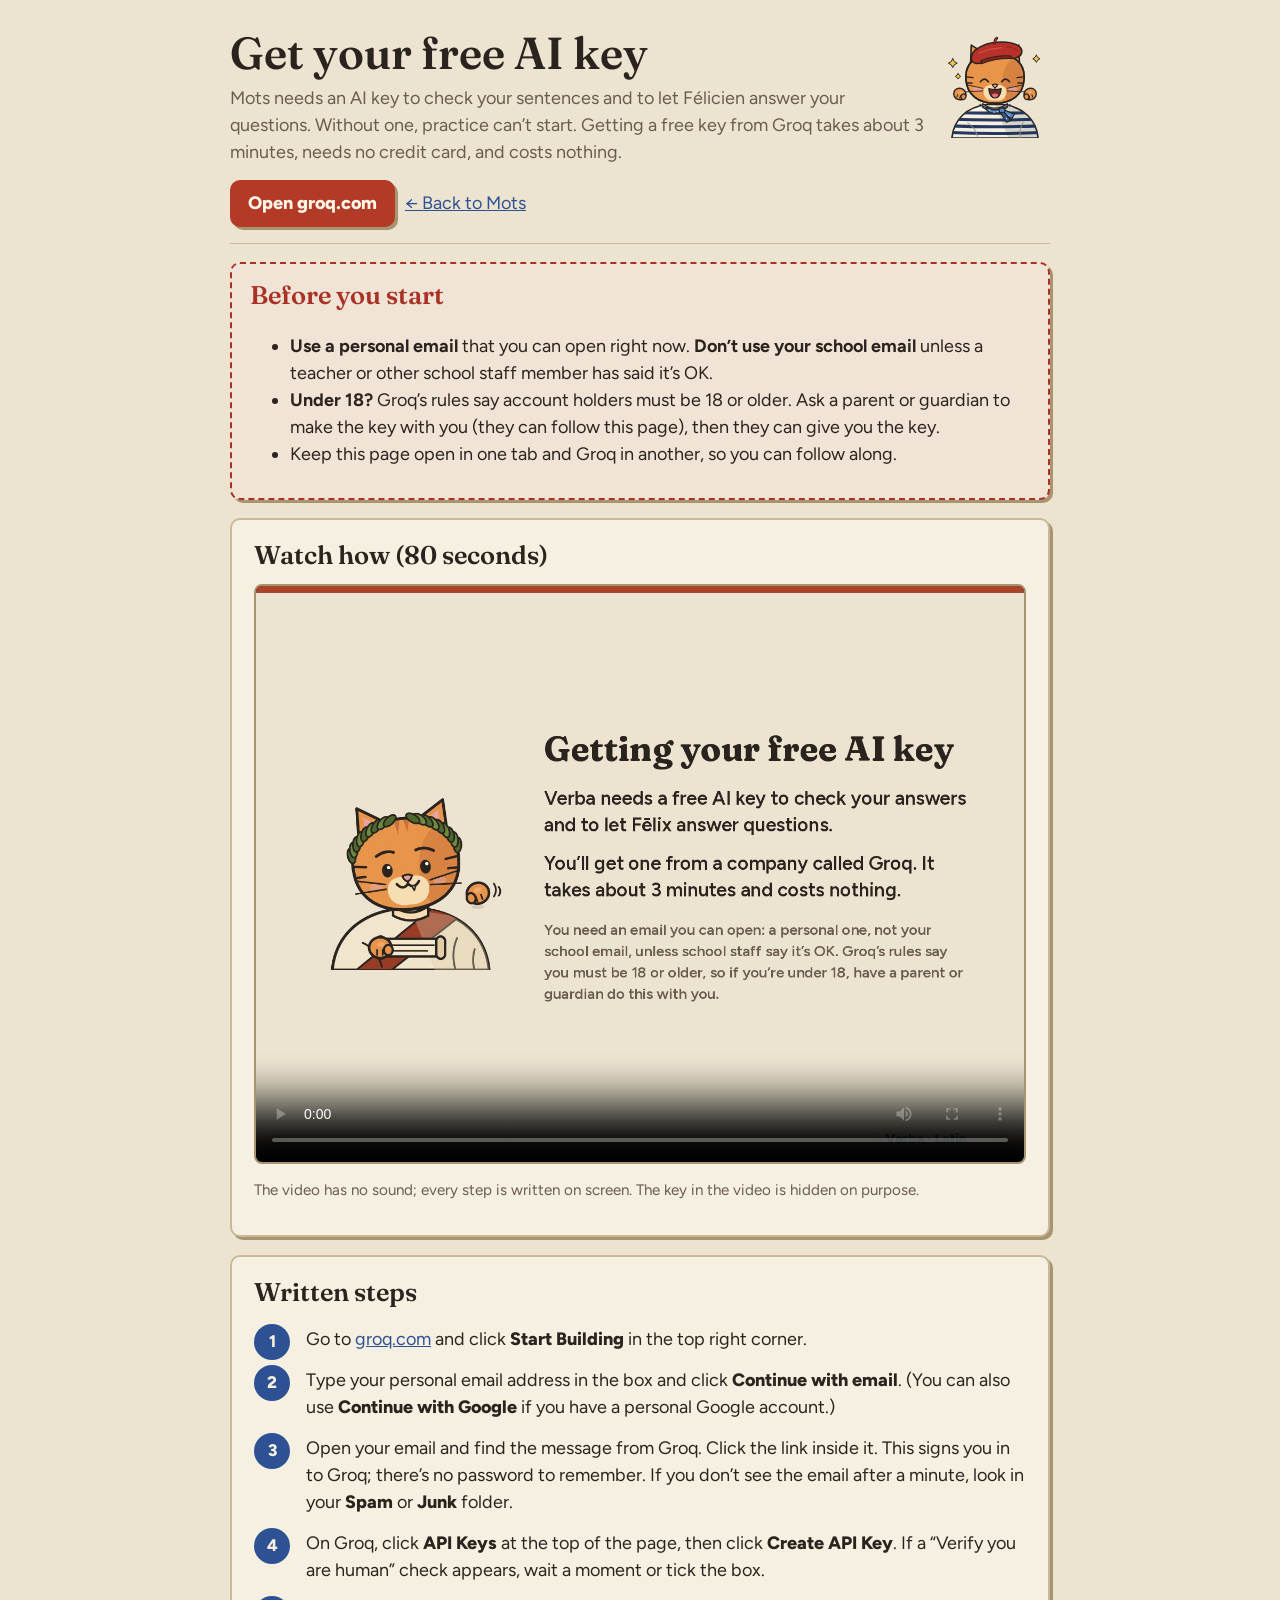
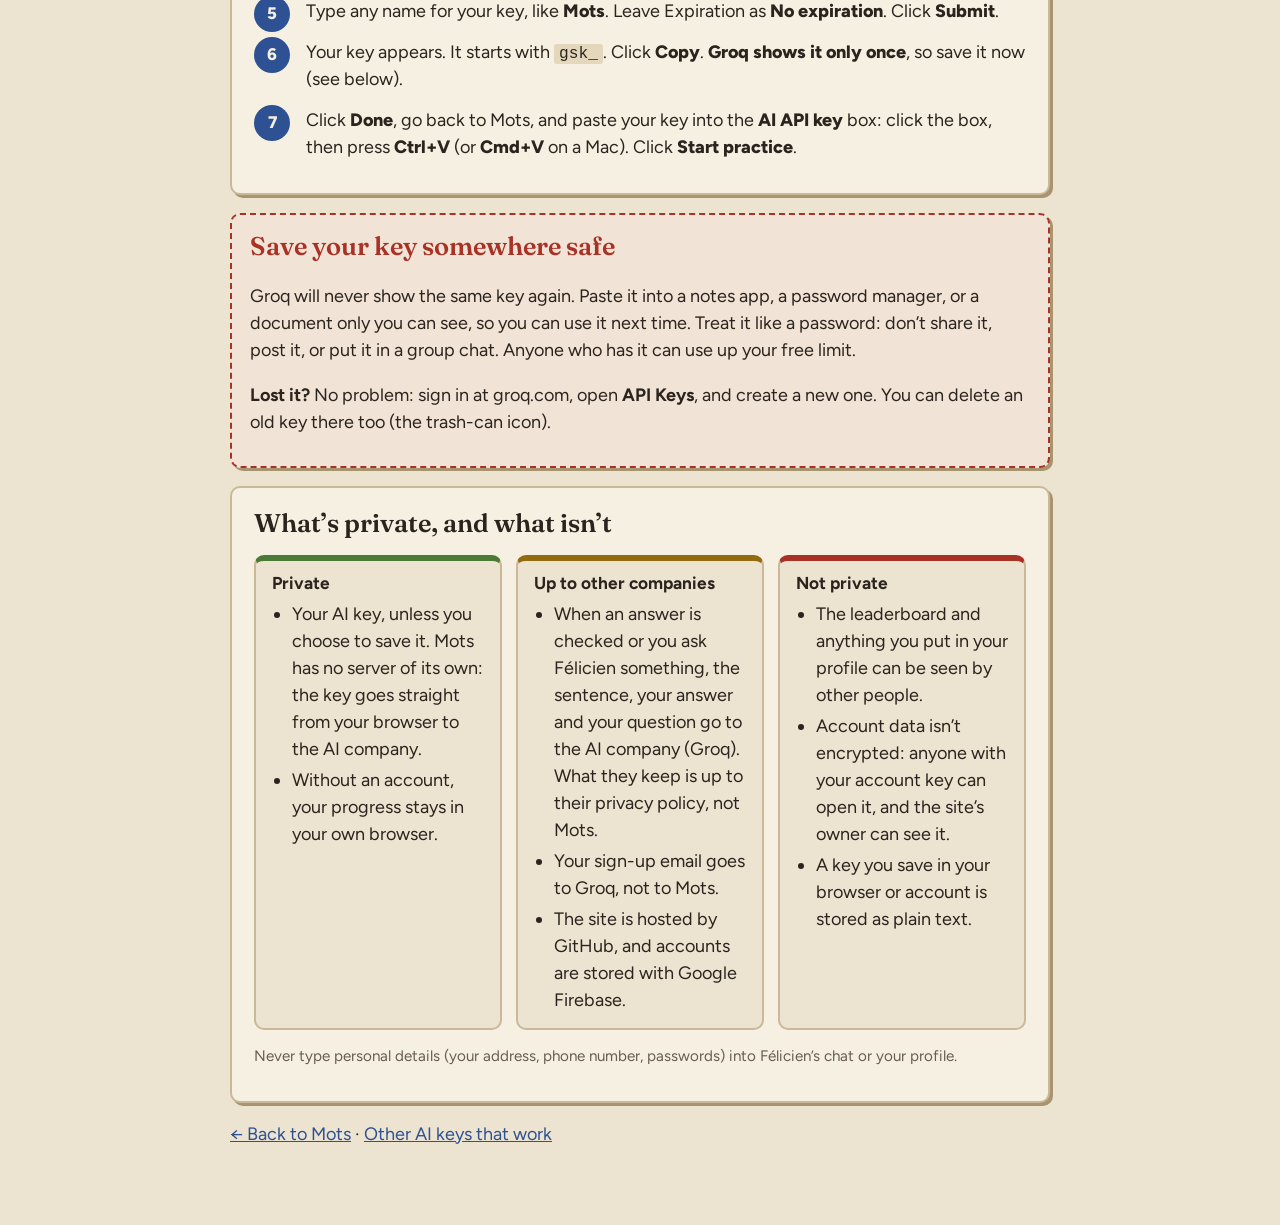
==== getkey.html @ 90ead416 "Mots: French sentence practice with Félicien (built from Palabras and Verba) French sentence engine " ====
<!DOCTYPE html>
<html lang="en">
<head>
<meta charset="utf-8">
<meta name="viewport" content="width=device-width, initial-scale=1, viewport-fit=cover">
<title>Get your free AI key · Mots</title>
<link rel="preconnect" href="https://fonts.googleapis.com">
<link href="https://fonts.googleapis.com/css2?family=Fraunces:opsz,wght@9..144,600;9..144,700&family=Figtree:wght@400;600;700;800&family=Gentium+Book+Plus:wght@400;700&display=swap" rel="stylesheet">
<link rel="icon" href="img/felicien/happy.svg" type="image/svg+xml">
<script>(function(){var t="light";try{if(localStorage.getItem("verba-theme")==="dark")t="dark";}catch(e){}document.documentElement.setAttribute("data-theme",t);})();</script>
<style>
:root{--latin:"Gentium Book Plus",Georgia,serif;--ui:"Figtree","Segoe UI",system-ui,sans-serif;--display:"Fraunces",Georgia,serif;box-sizing:border-box;
  padding-top:env(safe-area-inset-top,0px);padding-bottom:env(safe-area-inset-bottom,0px);
  --bg:#ECE3D0;--surface:#F6F0E2;--ink:#2B241E;--muted:#6A5D4F;--line:#C9B998;--line2:#A8946E;--accent:#2D5193;--gold:#946A10;--wash:#E4D7BC;color-scheme:light}
:root[data-theme="dark"]{--bg:#1E1B17;--surface:#282420;--ink:#EFE6D4;--muted:#B5A892;--line:#4B4339;--line2:#14120F;--accent:#86B9B8;--gold:#DDB25A;--wash:#2F2A23;color-scheme:dark}
*,*::before,*::after{box-sizing:inherit}
body{margin:0;background:var(--bg);color:var(--ink);font-family:var(--ui);font-size:18px;line-height:1.5}
.wrap{max-width:860px;margin:0 auto;padding:0 20px 60px}
header{padding:28px 0 16px;border-bottom:1px solid var(--line)}
h1{font-family:var(--display);font-weight:600;font-size:clamp(2rem,5vw,2.8rem);margin:0;line-height:1.1}
header p{color:var(--muted);margin:8px 0 0}
a{color:var(--accent)}
.card{background:var(--surface);border:1px solid var(--line);border:2px solid var(--line);border-radius:10px;padding:16px 22px 18px;margin:18px 0;box-shadow:3px 3px 0 var(--line2)}
.card h2{font-family:var(--display);font-weight:600;font-size:1.6rem;margin:0}
.card .pick{display:inline-block;font-size:.85rem;font-weight:700;color:var(--accent);border:1px solid var(--accent);border-radius:3px;padding:0 7px;margin-left:8px;vertical-align:4px;font-family:var(--ui)}
dl{display:grid;grid-template-columns:max-content 1fr;gap:4px 16px;margin:12px 0 0}
dt{font-weight:700;color:var(--muted)}
dd{margin:0}
code{font-family:ui-monospace,Menlo,Consolas,monospace;background:var(--wash);padding:1px 5px;border-radius:3px;font-size:.9em}
.note{color:var(--muted);font-size:.95rem}
@media (max-width:520px){dl{grid-template-columns:1fr}dt{margin-top:6px}}

.steps{counter-reset:s;list-style:none;padding:0;margin:14px 0 0}
.steps li{counter-increment:s;position:relative;padding:0 0 14px 52px;min-height:40px}
.steps li::before{content:counter(s);position:absolute;left:0;top:-2px;width:36px;height:36px;border-radius:50%;background:var(--accent);color:var(--surface);font-weight:800;display:flex;align-items:center;justify-content:center;font-size:1.05rem}
.steps b{font-weight:800}
video{width:100%;border-radius:8px;border:2px solid var(--line2);background:#111;display:block;margin-top:10px}
.warn{border:2px dashed #A93226;border-radius:10px;padding:12px 18px;margin:18px 0;background:color-mix(in srgb,#A93226 7%,var(--surface))}
.warn h2{color:#A93226}
.tri{display:grid;grid-template-columns:repeat(auto-fit,minmax(230px,1fr));gap:14px;margin-top:12px}
.tri section{border:2px solid var(--line);border-radius:10px;padding:10px 16px;background:var(--bg)}
.tri h3{margin:0 0 4px;font-size:1.08rem}
.tri ul{margin:4px 0 0;padding-left:20px}.tri li{margin:4px 0}
.ok{border-top:6px solid #4A7A35!important}.maybe{border-top:6px solid #946A10!important}.no{border-top:6px solid #A93226!important}
.btn{display:inline-block;background:#B23A26;color:#FFF6E8;font-weight:800;text-decoration:none;border-radius:10px;padding:10px 18px;box-shadow:3px 3px 0 var(--line2);margin:6px 10px 0 0}
</style>
</head>
<body>
<div class="wrap">
<header>
  <img src="img/felicien/delighted.svg" alt="Félicien the cat" style="width:110px;float:right;margin:0 0 8px 12px">
  <h1>Get your free AI key</h1>
  <p>Mots needs an AI key to check your sentences and to let Félicien answer your questions. Without one, practice can’t start. Getting a free key from Groq takes about 3 minutes, needs no credit card, and costs nothing.</p>
  <p><a class="btn" href="https://groq.com" target="_blank" rel="noopener">Open groq.com</a><a href="index.html">← Back to Mots</a></p>
</header>

<section class="card warn">
  <h2>Before you start</h2>
  <ul>
    <li><b>Use a personal email</b> that you can open right now. <b>Don’t use your school email</b> unless a teacher or other school staff member has said it’s OK.</li>
    <li><b>Under 18?</b> Groq’s rules say account holders must be 18 or older. Ask a parent or guardian to make the key with you (they can follow this page), then they can give you the key.</li>
    <li>Keep this page open in one tab and Groq in another, so you can follow along.</li>
  </ul>
</section>

<section class="card">
  <h2>Watch how (80 seconds)</h2>
  <video controls preload="metadata" playsinline poster="media/groq-key-poster.jpg">
    <source src="media/groq-key-tutorial.mp4" type="video/mp4">
    <track kind="captions" src="media/groq-key-tutorial.vtt" srclang="en" label="English">
    Your browser can’t play this video. Use the written steps below.
  </video>
  <p class="note">The video has no sound; every step is written on screen. The key in the video is hidden on purpose.</p>
</section>

<section class="card">
  <h2>Written steps</h2>
  <ol class="steps">
    <li>Go to <a href="https://groq.com" target="_blank" rel="noopener">groq.com</a> and click <b>Start Building</b> in the top right corner.</li>
    <li>Type your personal email address in the box and click <b>Continue with email</b>. (You can also use <b>Continue with Google</b> if you have a personal Google account.)</li>
    <li>Open your email and find the message from Groq. Click the link inside it. This signs you in to Groq; there’s no password to remember. If you don’t see the email after a minute, look in your <b>Spam</b> or <b>Junk</b> folder.</li>
    <li>On Groq, click <b>API Keys</b> at the top of the page, then click <b>Create API Key</b>. If a “Verify you are human” check appears, wait a moment or tick the box.</li>
    <li>Type any name for your key, like <b>Mots</b>. Leave Expiration as <b>No expiration</b>. Click <b>Submit</b>.</li>
    <li>Your key appears. It starts with <code>gsk_</code>. Click <b>Copy</b>. <b>Groq shows it only once</b>, so save it now (see below).</li>
    <li>Click <b>Done</b>, go back to Mots, and paste your key into the <b>AI API key</b> box: click the box, then press <b>Ctrl+V</b> (or <b>Cmd+V</b> on a Mac). Click <b>Start practice</b>.</li>
  </ol>
</section>

<section class="card warn">
  <h2>Save your key somewhere safe</h2>
  <p>Groq will never show the same key again. Paste it into a notes app, a password manager, or a document only you can see, so you can use it next time. Treat it like a password: don’t share it, post it, or put it in a group chat. Anyone who has it can use up your free limit.</p>
  <p><b>Lost it?</b> No problem: sign in at groq.com, open <b>API Keys</b>, and create a new one. You can delete an old key there too (the trash-can icon).</p>
</section>

<section class="card">
  <h2>What’s private, and what isn’t</h2>
  <div class="tri">
    <section class="ok"><h3>Private</h3><ul>
      <li>Your AI key, unless you choose to save it. Mots has no server of its own: the key goes straight from your browser to the AI company.</li>
      <li>Without an account, your progress stays in your own browser.</li>
    </ul></section>
    <section class="maybe"><h3>Up to other companies</h3><ul>
      <li>When an answer is checked or you ask Félicien something, the sentence, your answer and your question go to the AI company (Groq). What they keep is up to their privacy policy, not Mots.</li>
      <li>Your sign-up email goes to Groq, not to Mots.</li>
      <li>The site is hosted by GitHub, and accounts are stored with Google Firebase.</li>
    </ul></section>
    <section class="no"><h3>Not private</h3><ul>
      <li>The leaderboard and anything you put in your profile can be seen by other people.</li>
      <li>Account data isn’t encrypted: anyone with your account key can open it, and the site’s owner can see it.</li>
      <li>A key you save in your browser or account is stored as plain text.</li>
    </ul></section>
  </div>
  <p class="note">Never type personal details (your address, phone number, passwords) into Félicien’s chat or your profile.</p>
</section>

<p><a href="index.html">← Back to Mots</a> · <a href="keys.html">Other AI keys that work</a></p>
</div>
</body>
</html>
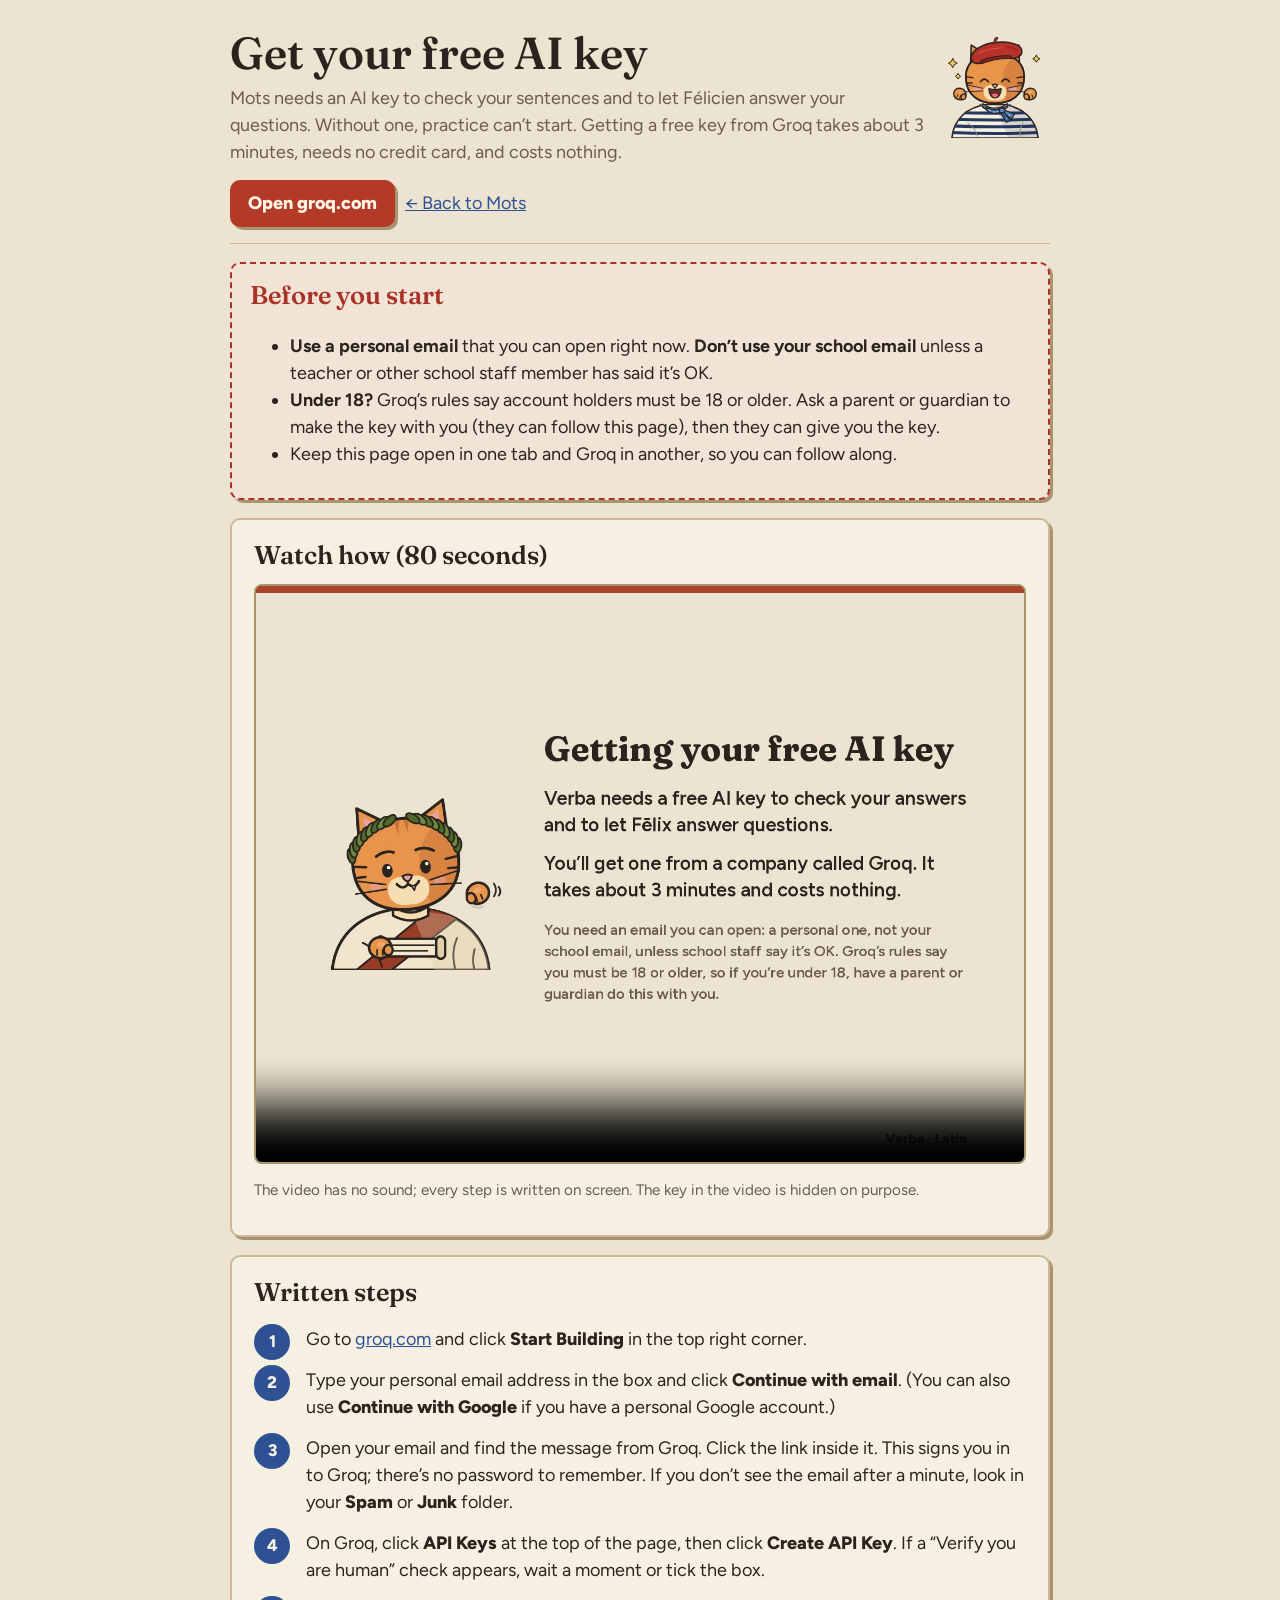
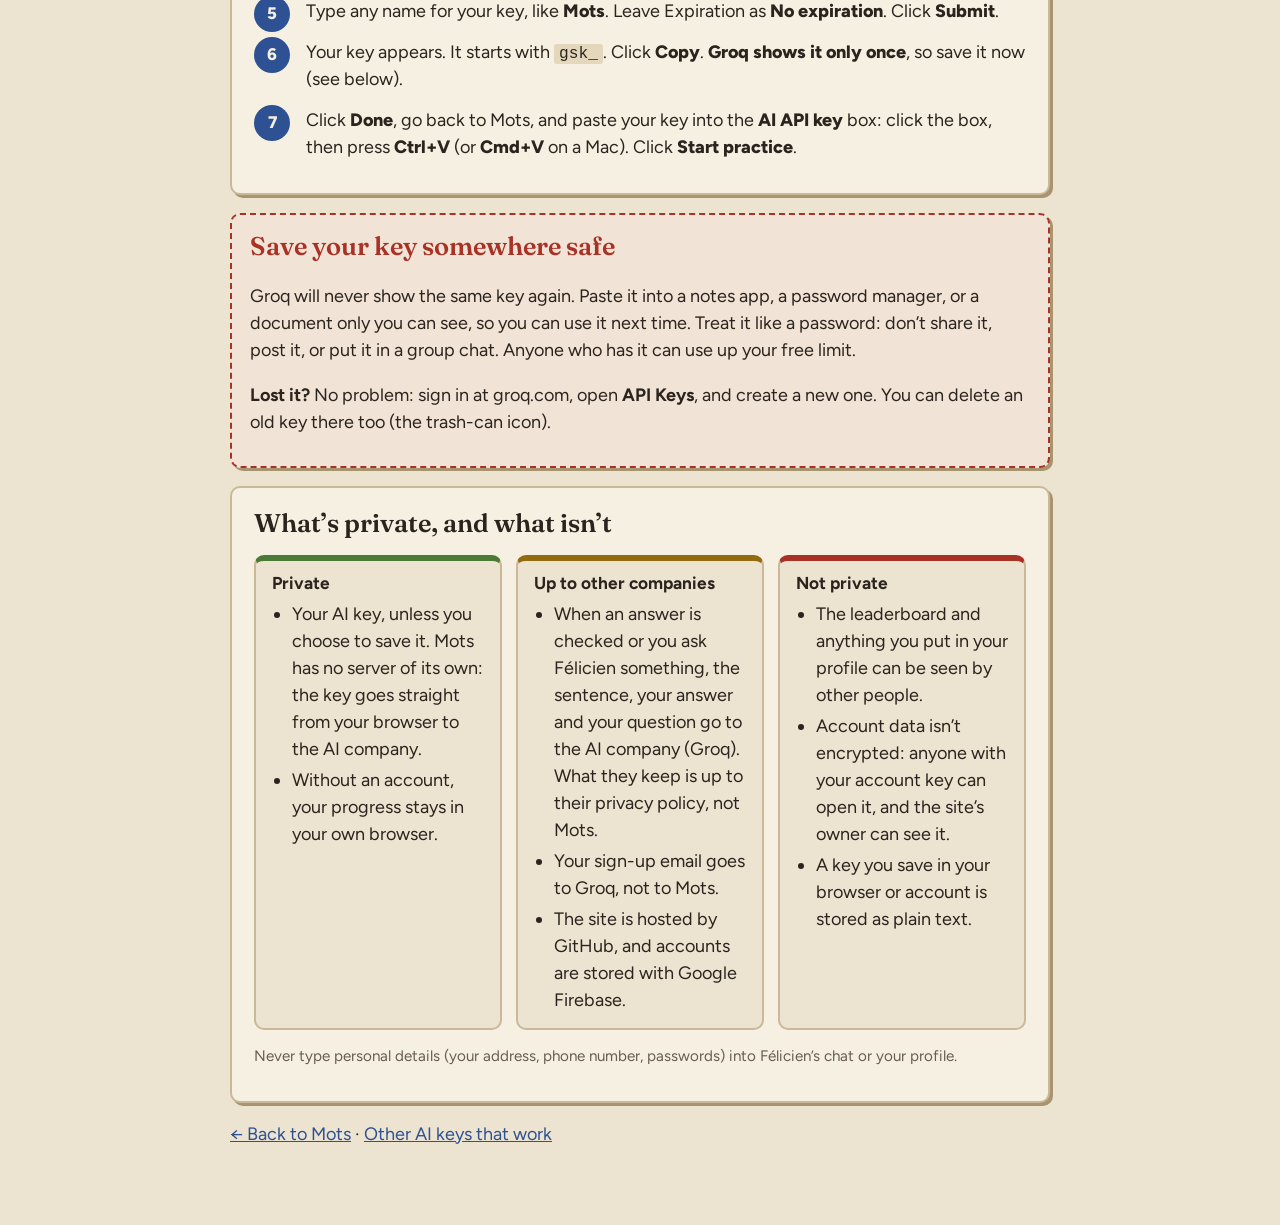
==== commit a9052c2e: "Split the app into shared files and a site/ folder Everything outside site/ is now identical on Verb" ====
--- a/getkey.html
+++ b/getkey.html
@@ -1,17 +1,17 @@
 <!DOCTYPE html>
-<html lang="en">
+<html lang="en" data-title="Get your free AI key · {name}">
 <head>
 <meta charset="utf-8">
 <meta name="viewport" content="width=device-width, initial-scale=1, viewport-fit=cover">
-<title>Get your free AI key · Mots</title>
+<script src="site/config.js"></script>
+<script src="js/head.js"></script>
 <link rel="preconnect" href="https://fonts.googleapis.com">
 <link href="https://fonts.googleapis.com/css2?family=Fraunces:opsz,wght@9..144,600;9..144,700&family=Figtree:wght@400;600;700;800&family=Gentium+Book+Plus:wght@400;700&display=swap" rel="stylesheet">
-<link rel="icon" href="img/felicien/happy.svg" type="image/svg+xml">
 <script>(function(){var t="light";try{if(localStorage.getItem("verba-theme")==="dark")t="dark";}catch(e){}document.documentElement.setAttribute("data-theme",t);})();</script>
 <style>
 :root{--latin:"Gentium Book Plus",Georgia,serif;--ui:"Figtree","Segoe UI",system-ui,sans-serif;--display:"Fraunces",Georgia,serif;box-sizing:border-box;
   padding-top:env(safe-area-inset-top,0px);padding-bottom:env(safe-area-inset-bottom,0px);
-  --bg:#ECE3D0;--surface:#F6F0E2;--ink:#2B241E;--muted:#6A5D4F;--line:#C9B998;--line2:#A8946E;--accent:#2D5193;--gold:#946A10;--wash:#E4D7BC;color-scheme:light}
+  --bg:#ECE3D0;--surface:#F6F0E2;--ink:#2B241E;--muted:#6A5D4F;--line:#C9B998;--line2:#A8946E;--gold:#946A10;--wash:#E4D7BC;color-scheme:light}
 :root[data-theme="dark"]{--bg:#1E1B17;--surface:#282420;--ink:#EFE6D4;--muted:#B5A892;--line:#4B4339;--line2:#14120F;--accent:#86B9B8;--gold:#DDB25A;--wash:#2F2A23;color-scheme:dark}
 *,*::before,*::after{box-sizing:inherit}
 body{margin:0;background:var(--bg);color:var(--ink);font-family:var(--ui);font-size:18px;line-height:1.5}
@@ -42,16 +42,16 @@
 .tri h3{margin:0 0 4px;font-size:1.08rem}
 .tri ul{margin:4px 0 0;padding-left:20px}.tri li{margin:4px 0}
 .ok{border-top:6px solid #4A7A35!important}.maybe{border-top:6px solid #946A10!important}.no{border-top:6px solid #A93226!important}
-.btn{display:inline-block;background:#B23A26;color:#FFF6E8;font-weight:800;text-decoration:none;border-radius:10px;padding:10px 18px;box-shadow:3px 3px 0 var(--line2);margin:6px 10px 0 0}
+.btn{display:inline-block;background:var(--button);color:#FFF6E8;font-weight:800;text-decoration:none;border-radius:10px;padding:10px 18px;box-shadow:3px 3px 0 var(--line2);margin:6px 10px 0 0}
 </style>
 </head>
 <body>
 <div class="wrap">
 <header>
-  <img src="img/felicien/delighted.svg" alt="Félicien the cat" style="width:110px;float:right;margin:0 0 8px 12px">
+  <img data-s-attr="src=pageFace:delighted;alt=catThe" style="width:110px;float:right;margin:0 0 8px 12px">
   <h1>Get your free AI key</h1>
-  <p>Mots needs an AI key to check your sentences and to let Félicien answer your questions. Without one, practice can’t start. Getting a free key from Groq takes about 3 minutes, needs no credit card, and costs nothing.</p>
-  <p><a class="btn" href="https://groq.com" target="_blank" rel="noopener">Open groq.com</a><a href="index.html">← Back to Mots</a></p>
+  <p><template data-s="name"></template> needs an AI key to check your sentences and to let <template data-s="cat"></template> answer your questions. Without one, practice can’t start. Getting a free key from Groq takes about 3 minutes, needs no credit card, and costs nothing.</p>
+  <p><a class="btn" href="https://groq.com" target="_blank" rel="noopener">Open groq.com</a><a href="index.html">← Back to <template data-s="name"></template></a></p>
 </header>
 
 <section class="card warn">
@@ -80,9 +80,9 @@
     <li>Type your personal email address in the box and click <b>Continue with email</b>. (You can also use <b>Continue with Google</b> if you have a personal Google account.)</li>
     <li>Open your email and find the message from Groq. Click the link inside it. This signs you in to Groq; there’s no password to remember. If you don’t see the email after a minute, look in your <b>Spam</b> or <b>Junk</b> folder.</li>
     <li>On Groq, click <b>API Keys</b> at the top of the page, then click <b>Create API Key</b>. If a “Verify you are human” check appears, wait a moment or tick the box.</li>
-    <li>Type any name for your key, like <b>Mots</b>. Leave Expiration as <b>No expiration</b>. Click <b>Submit</b>.</li>
+    <li>Type any name for your key, like <b><template data-s="name"></template></b>. Leave Expiration as <b>No expiration</b>. Click <b>Submit</b>.</li>
     <li>Your key appears. It starts with <code>gsk_</code>. Click <b>Copy</b>. <b>Groq shows it only once</b>, so save it now (see below).</li>
-    <li>Click <b>Done</b>, go back to Mots, and paste your key into the <b>AI API key</b> box: click the box, then press <b>Ctrl+V</b> (or <b>Cmd+V</b> on a Mac). Click <b>Start practice</b>.</li>
+    <li>Click <b>Done</b>, go back to <template data-s="name"></template>, and paste your key into the <b>AI API key</b> box: click the box, then press <b>Ctrl+V</b> (or <b>Cmd+V</b> on a Mac). Click <b>Start practice</b>.</li>
   </ol>
 </section>
 
@@ -96,12 +96,12 @@
   <h2>What’s private, and what isn’t</h2>
   <div class="tri">
     <section class="ok"><h3>Private</h3><ul>
-      <li>Your AI key, unless you choose to save it. Mots has no server of its own: the key goes straight from your browser to the AI company.</li>
+      <li>Your AI key, unless you choose to save it. <template data-s="name"></template> has no server of its own: the key goes straight from your browser to the AI company.</li>
       <li>Without an account, your progress stays in your own browser.</li>
     </ul></section>
     <section class="maybe"><h3>Up to other companies</h3><ul>
-      <li>When an answer is checked or you ask Félicien something, the sentence, your answer and your question go to the AI company (Groq). What they keep is up to their privacy policy, not Mots.</li>
-      <li>Your sign-up email goes to Groq, not to Mots.</li>
+      <li>When an answer is checked or you ask <template data-s="cat"></template> something, the sentence, your answer and your question go to the AI company (Groq). What they keep is up to their privacy policy, not <template data-s="name"></template>.</li>
+      <li>Your sign-up email goes to Groq, not to <template data-s="name"></template>.</li>
       <li>The site is hosted by GitHub, and accounts are stored with Google Firebase.</li>
     </ul></section>
     <section class="no"><h3>Not private</h3><ul>
@@ -110,10 +110,11 @@
       <li>A key you save in your browser or account is stored as plain text.</li>
     </ul></section>
   </div>
-  <p class="note">Never type personal details (your address, phone number, passwords) into Félicien’s chat or your profile.</p>
+  <p class="note">Never type personal details (your address, phone number, passwords) into <template data-s="cat"></template>’s chat or your profile.</p>
 </section>
 
-<p><a href="index.html">← Back to Mots</a> · <a href="keys.html">Other AI keys that work</a></p>
+<p><a href="index.html">← Back to <template data-s="name"></template></a> · <a href="keys.html">Other AI keys that work</a></p>
 </div>
+<script src="js/site-fill.js"></script>
 </body>
 </html>
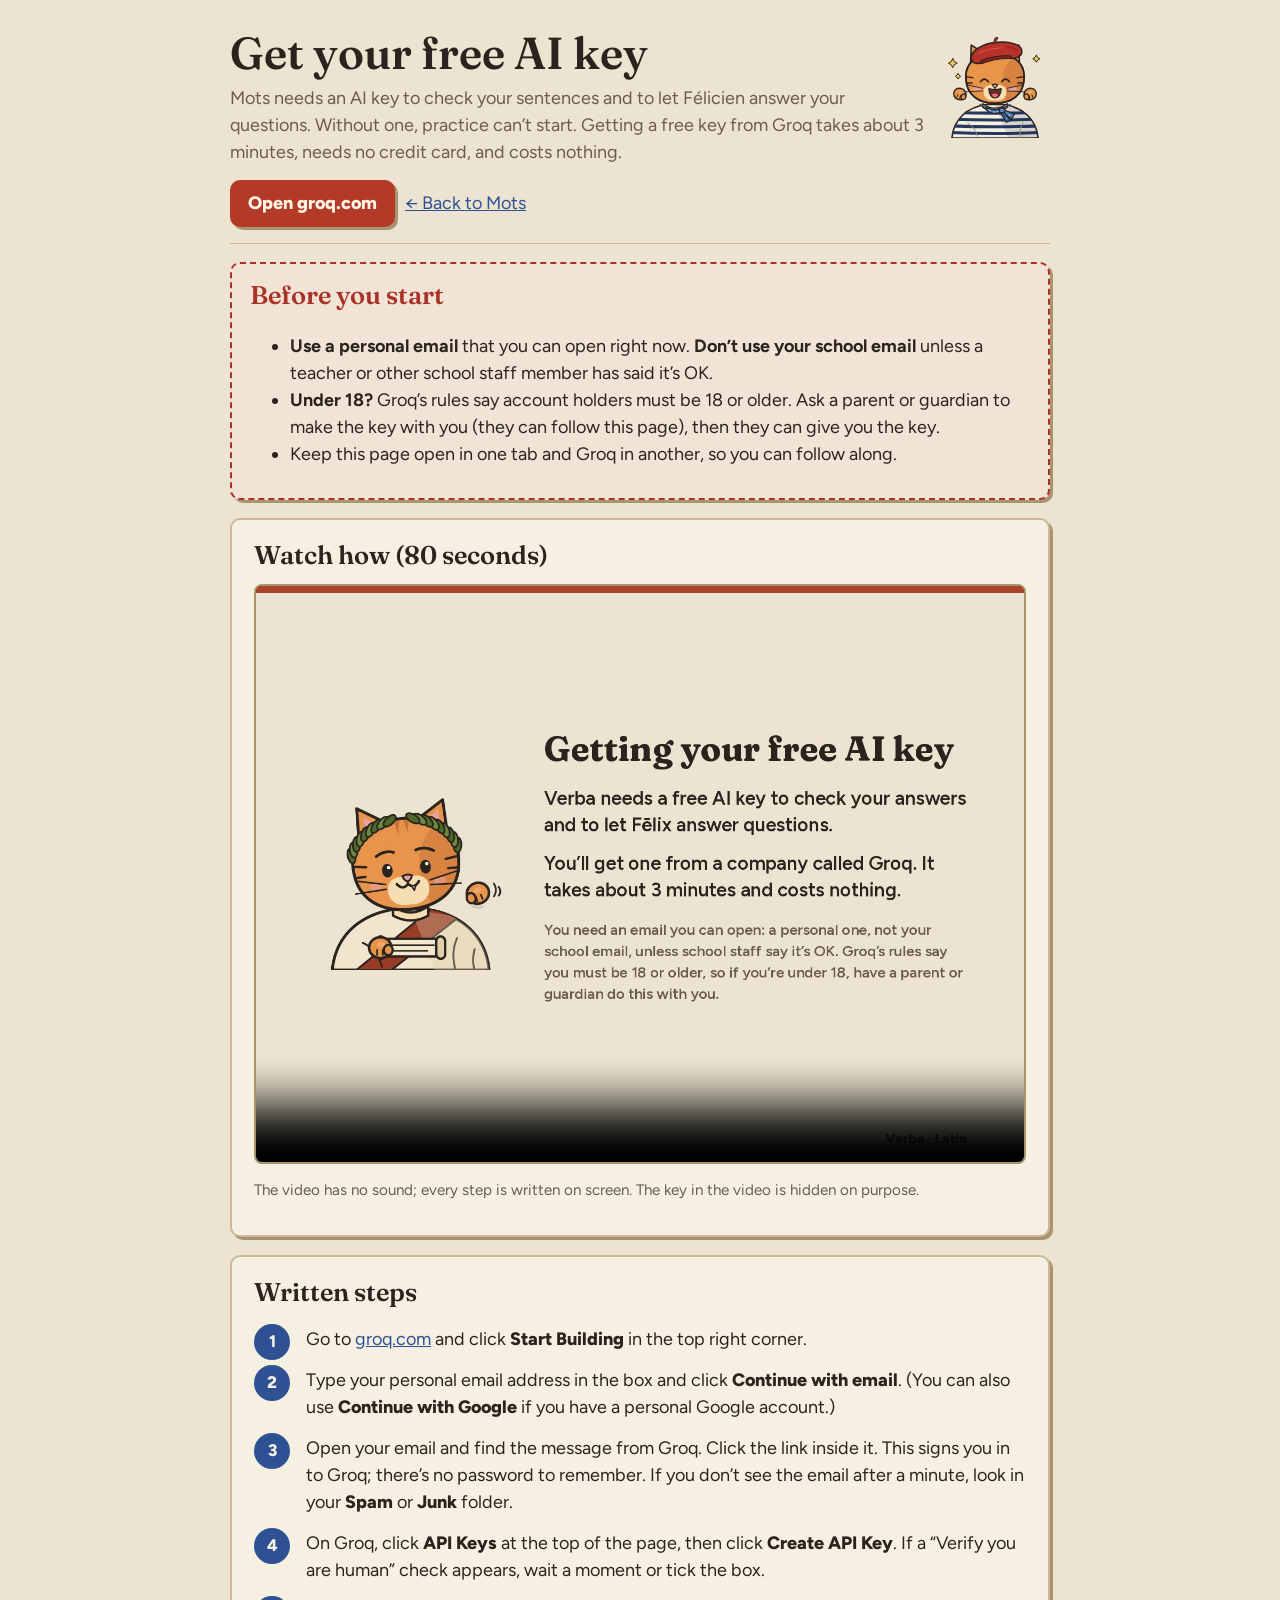
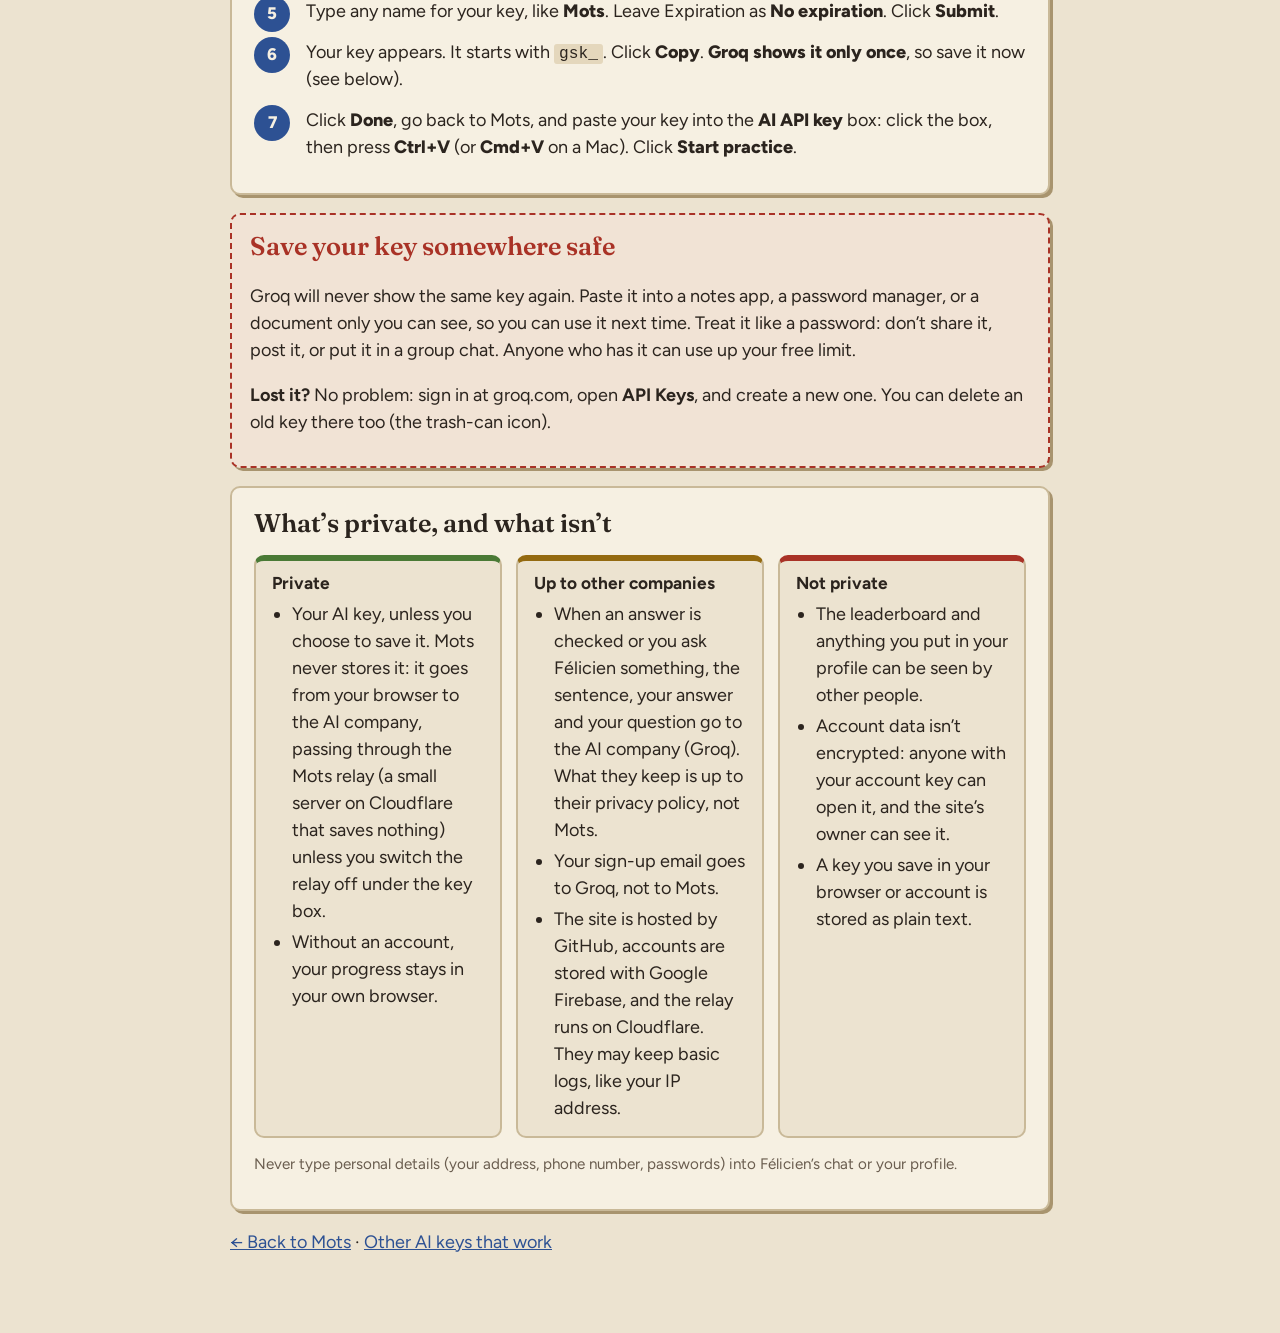
==== commit 30ca3e6a: "AI relay: send AI requests through the Cloudflare Worker (on by default, switch under the key box, o" ====
--- a/getkey.html
+++ b/getkey.html
@@ -96,13 +96,13 @@
   <h2>What’s private, and what isn’t</h2>
   <div class="tri">
     <section class="ok"><h3>Private</h3><ul>
-      <li>Your AI key, unless you choose to save it. <template data-s="name"></template> has no server of its own: the key goes straight from your browser to the AI company.</li>
+      <li>Your AI key, unless you choose to save it. <template data-s="name"></template> never stores it: it goes from your browser to the AI company, passing through the <template data-s="name"></template> relay (a small server on Cloudflare that saves nothing) unless you switch the relay off under the key box.</li>
       <li>Without an account, your progress stays in your own browser.</li>
     </ul></section>
     <section class="maybe"><h3>Up to other companies</h3><ul>
       <li>When an answer is checked or you ask <template data-s="cat"></template> something, the sentence, your answer and your question go to the AI company (Groq). What they keep is up to their privacy policy, not <template data-s="name"></template>.</li>
       <li>Your sign-up email goes to Groq, not to <template data-s="name"></template>.</li>
-      <li>The site is hosted by GitHub, and accounts are stored with Google Firebase.</li>
+      <li>The site is hosted by GitHub, accounts are stored with Google Firebase, and the relay runs on Cloudflare. They may keep basic logs, like your IP address.</li>
     </ul></section>
     <section class="no"><h3>Not private</h3><ul>
       <li>The leaderboard and anything you put in your profile can be seen by other people.</li>
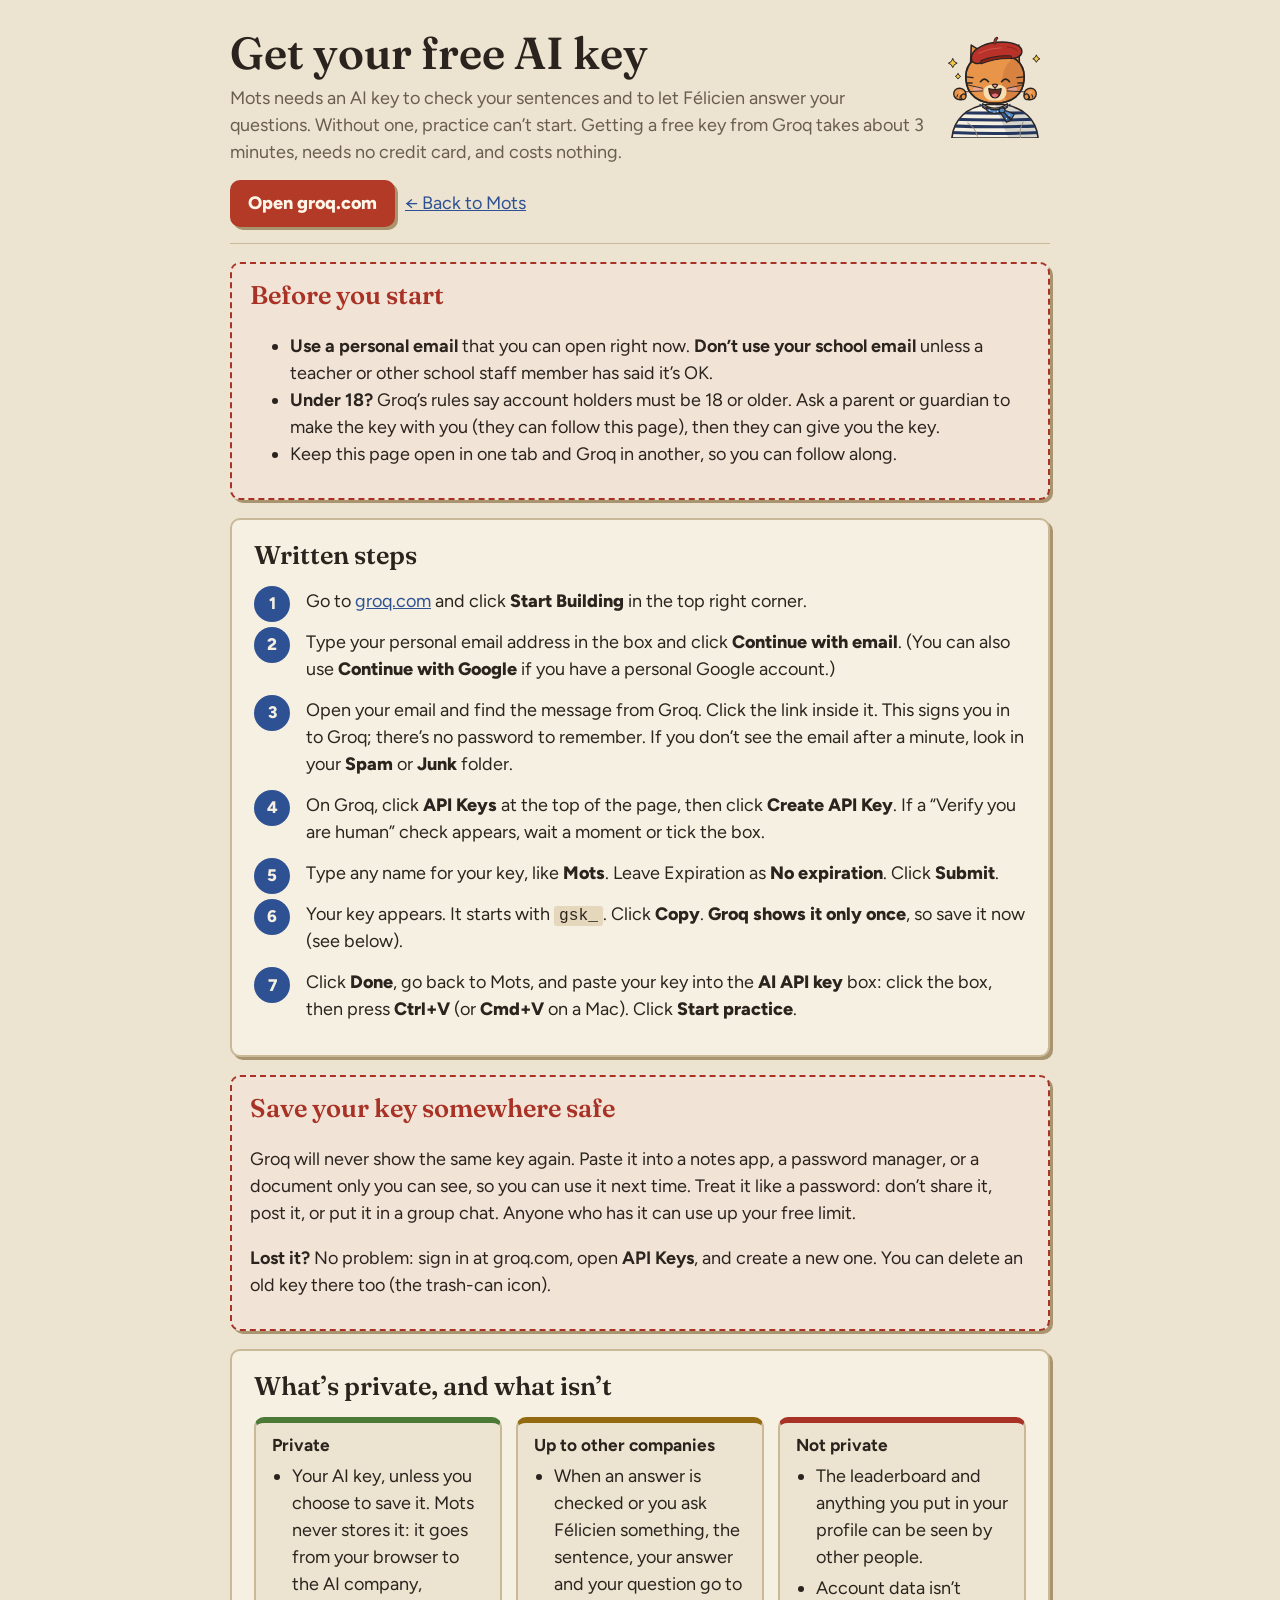
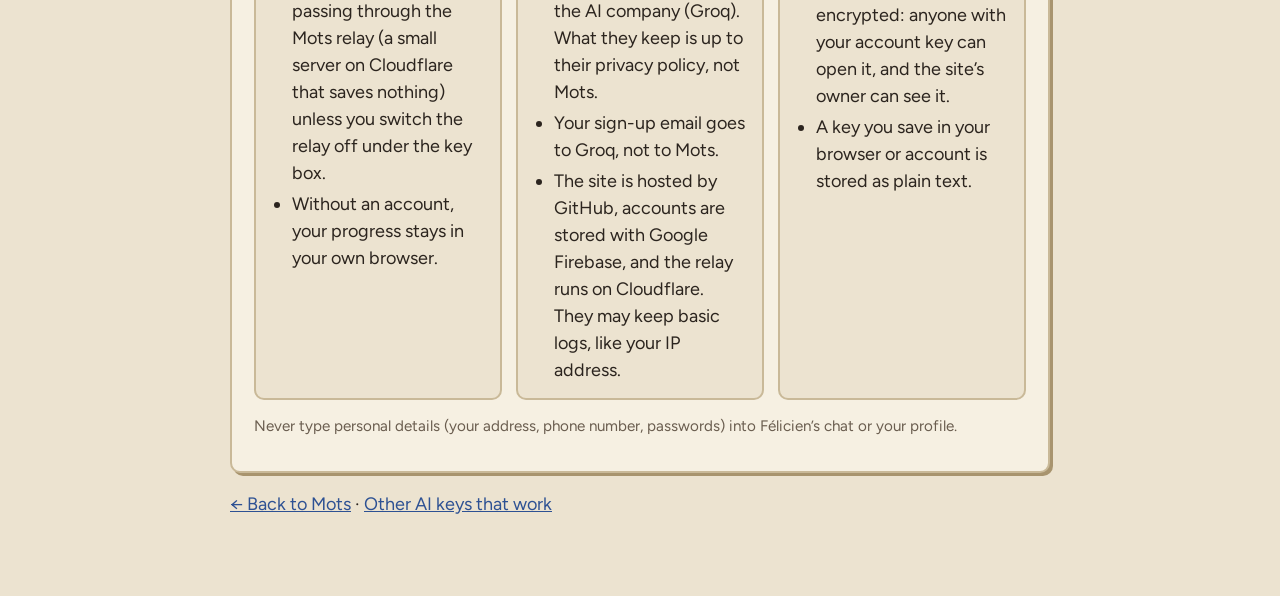
==== commit 263fc1b2: "Add Practice Test mode and sync shared files with Verba Study Guide and a no-options Practice Test (" ====
--- a/getkey.html
+++ b/getkey.html
@@ -34,7 +34,6 @@
 .steps li{counter-increment:s;position:relative;padding:0 0 14px 52px;min-height:40px}
 .steps li::before{content:counter(s);position:absolute;left:0;top:-2px;width:36px;height:36px;border-radius:50%;background:var(--accent);color:var(--surface);font-weight:800;display:flex;align-items:center;justify-content:center;font-size:1.05rem}
 .steps b{font-weight:800}
-video{width:100%;border-radius:8px;border:2px solid var(--line2);background:#111;display:block;margin-top:10px}
 .warn{border:2px dashed #A93226;border-radius:10px;padding:12px 18px;margin:18px 0;background:color-mix(in srgb,#A93226 7%,var(--surface))}
 .warn h2{color:#A93226}
 .tri{display:grid;grid-template-columns:repeat(auto-fit,minmax(230px,1fr));gap:14px;margin-top:12px}
@@ -61,16 +60,6 @@
     <li><b>Under 18?</b> Groq’s rules say account holders must be 18 or older. Ask a parent or guardian to make the key with you (they can follow this page), then they can give you the key.</li>
     <li>Keep this page open in one tab and Groq in another, so you can follow along.</li>
   </ul>
-</section>
-
-<section class="card">
-  <h2>Watch how (80 seconds)</h2>
-  <video controls preload="metadata" playsinline poster="media/groq-key-poster.jpg">
-    <source src="media/groq-key-tutorial.mp4" type="video/mp4">
-    <track kind="captions" src="media/groq-key-tutorial.vtt" srclang="en" label="English">
-    Your browser can’t play this video. Use the written steps below.
-  </video>
-  <p class="note">The video has no sound; every step is written on screen. The key in the video is hidden on purpose.</p>
 </section>
 
 <section class="card">
